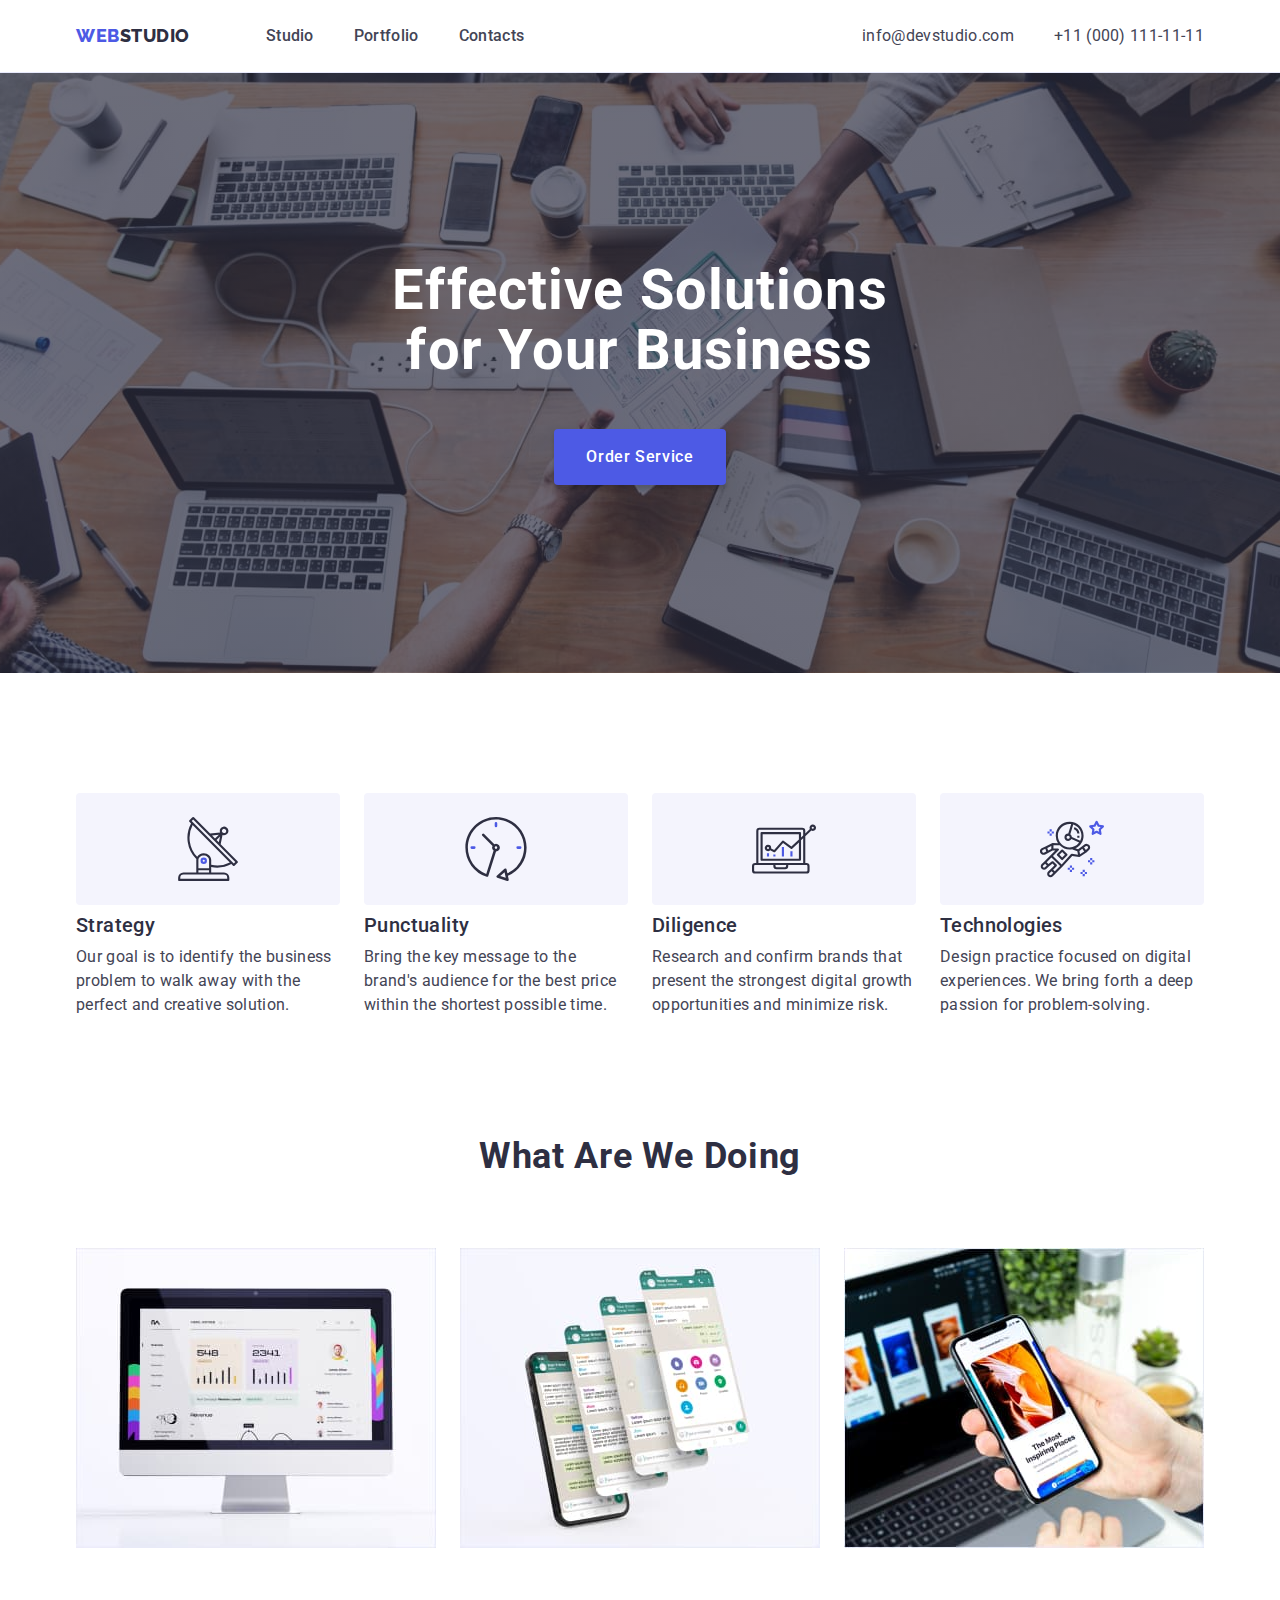
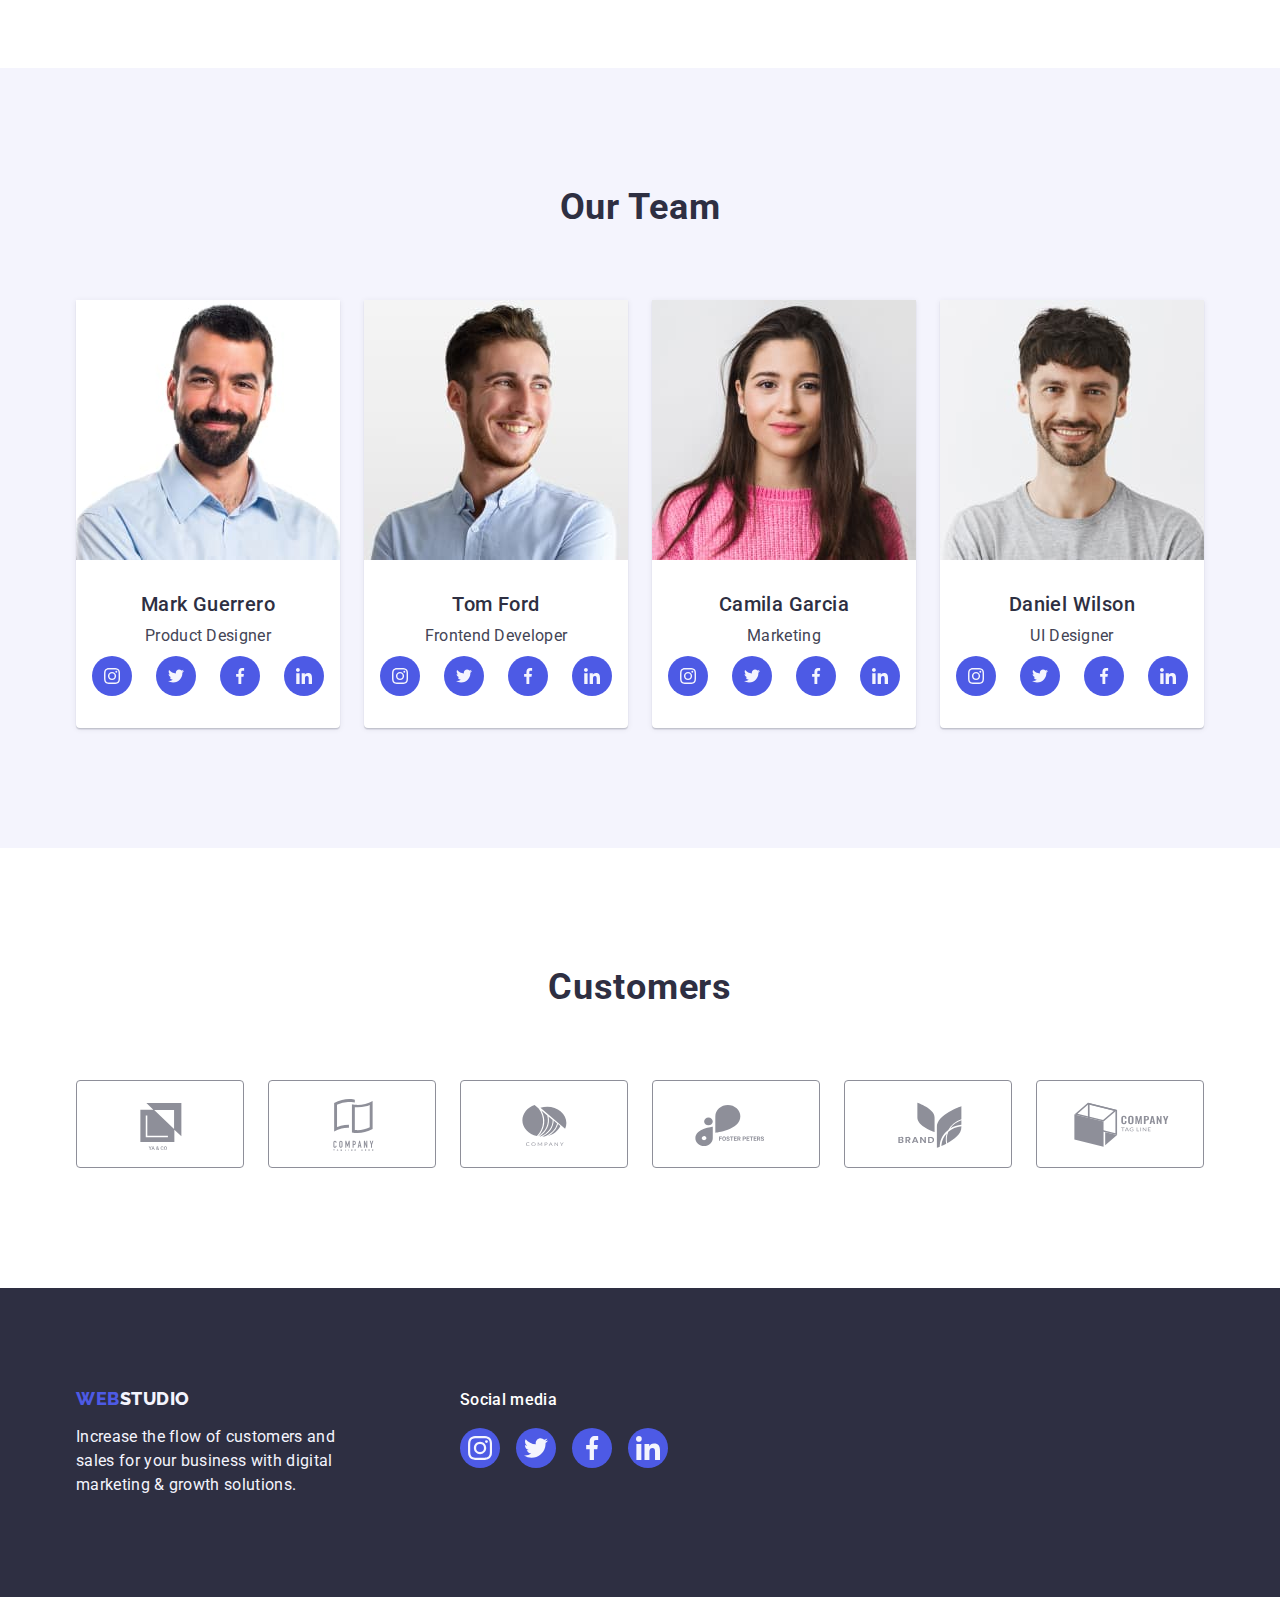
==== index.html @ 10d63b94 "Initial commit" ====
<!DOCTYPE html>
<html lang="en">
  <head>
    <meta charset="UTF-8" />
    <meta http-equiv="X-UA-Compatible" content="IE=edge" />
    <meta name="viewport" content="width=device-width, initial-scale=1.0" />
    <title>WebStudio</title>
    <link rel="preconnect" href="https://fonts.googleapis.com" />
    <link rel="preconnect" href="https://fonts.gstatic.com" crossorigin />
    <link
      href="https://fonts.googleapis.com/css2?family=Raleway:wght@800&family=Roboto:wght@400;500;700;900&display=swap"
      rel="stylesheet"
    />
    <link
      rel="stylesheet"
      href="https://cdn.jsdelivr.net/npm/modern-normalize@1.1.0/modern-normalize.min.css"
    />
    <link rel="stylesheet" href="./css/styles.css" />
  </head>
  <body>
    <!-- HEADER -->
    <header class="main-header">
      <div class="container page-header-container">
        <nav class="main-nav">
          <a class="logo logo-top link" href="./index.html"
            >Web<span class="logo-header">Studio</span></a
          >
          <ul class="menu list">
            <li class="menu-item">
              <a class="menu-link link" href="./index.html">Studio</a>
            </li>
            <li class="menu-item">
              <a class="menu-link link" href="./portfolio.html">Portfolio</a>
            </li>
            <li class="menu-item">
              <a class="menu-link link" href="">Contacts</a>
            </li>
          </ul>
        </nav>
        <address class="address">
          <ul class="address-item list">
            <li class="contact-item">
              <a class="contact link" href="mailto:info@devstudio.com"
                >info@devstudio.com</a
              >
            </li>
            <li class="contact-item">
              <a class="contact link" href="tel:+110001111111"
                >+11 (000) 111-11-11</a
              >
            </li>
          </ul>
        </address>
      </div>
    </header>
    <main>
      <!-- HERO -->
      <section class="hero">
        <div class="container">
          <h1 class="main-title">Effective Solutions for Your Business</h1>
          <button class="order-btn button" type="button">Order Service</button>
        </div>
      </section>
      <!-- FEATURE -->
      <section class="section-feature section">
        <div class="container">
          <h2 class="visually-hidden">Our features</h2>
          <ul class="section-list list">
            <li class="feature-item">
              <div class="feature-item-container">
                <svg class="feature-icon" width="64" height="64">
                  <use href="./images/icons.svg#icon-antenna"></use>
                </svg>
              </div>
              <h3 class="title">Strategy</h3>
              <p class="description">
                Our goal is to identify the business problem to walk away with
                the perfect and creative solution.
              </p>
            </li>
            <li class="feature-item">
              <div class="feature-item-container">
                <svg class="feature-icon" width="64" height="64">
                  <use href="./images/icons.svg#icon-clock"></use>
                </svg>
              </div>
              <h3 class="title">Punctuality</h3>
              <p class="description">
                Bring the key message to the brand's audience for the best price
                within the shortest possible time.
              </p>
            </li>
            <li class="feature-item">
              <div class="feature-item-container">
                <svg class="feature-icon" width="64" height="64">
                  <use href="./images/icons.svg#icon-diagram"></use>
                </svg>
              </div>
              <h3 class="title">Diligence</h3>
              <p class="description">
                Research and confirm brands that present the strongest digital
                growth opportunities and minimize risk.
              </p>
            </li>
            <li class="feature-item">
              <div class="feature-item-container">
                <svg class="feature-icon" width="64" height="64">
                  <use href="./images/icons.svg#icon-astronaut"></use>
                </svg>
              </div>
              <h3 class="title">Technologies</h3>
              <p class="description">
                Design practice focused on digital experiences. We bring forth a
                deep passion for problem-solving.
              </p>
            </li>
          </ul>
        </div>
      </section>
      <!-- EXAMPLES -->
      <section class="section-examples section">
        <div class="container">
          <h2 class="section-title">What are we doing</h2>
          <ul class="section-list list">
            <li class="item-list examples-card">
              <img
                src="./images/img1.jpg"
                alt="website for computer"
                width="360"
                height="300"
              />
            </li>
            <li class="item-list examples-card">
              <img
                src="./images/img2.jpg"
                alt="messengers"
                width="360"
                height="300"
              />
            </li>
            <li class="item-list examples-card">
              <img
                src="./images/img3.jpg"
                alt="apps for phones"
                width="360"
                height="300"
              />
            </li>
          </ul>
        </div>
      </section>
      <!-- TEAM -->
      <section class="section-team section">
        <div class="container">
          <h2 class="section-title">Our Team</h2>
          <ul class="section-list list">
            <li class="item-list team-card">
              <img
                src="./images/mark-guerrero.jpg"
                alt="employee"
                width="264"
                height="260"
              />
              <div class="team-card-content">
                <h3 class="title team-text">Mark Guerrero</h3>
                <p class="description team-text">Product Designer</p>
                <ul class="social-list list">
                  <li class="social-list-item">
                    <a href="" class="social-list-link link">
                      <svg class="social-list-icon" width="16" height="16">
                        <use href="./images/icons.svg#icon-instagram"></use>
                      </svg>
                    </a>
                  </li>
                  <li class="social-list-item">
                    <a href="" class="social-list-link link">
                      <svg class="social-list-icon" width="16" height="16">
                        <use href="./images/icons.svg#icon-twitter"></use>
                      </svg>
                    </a>
                  </li>
                  <li class="social-list-item">
                    <a href="" class="social-list-link link">
                      <svg class="social-list-icon" width="16" height="16">
                        <use href="./images/icons.svg#icon-facebook"></use>
                      </svg>
                    </a>
                  </li>
                  <li class="social-list-item">
                    <a href="" class="social-list-link link">
                      <svg class="social-list-icon" width="16" height="16">
                        <use href="./images/icons.svg#icon-linkedin"></use>
                      </svg>
                    </a>
                  </li>
                </ul>
              </div>
            </li>
            <li class="item-list team-card">
              <img
                src="./images/tom-ford.jpg"
                alt="employee"
                width="264"
                height="260"
              />
              <div class="team-card-content">
                <h3 class="title team-text">Tom Ford</h3>
                <p class="description team-text">Frontend Developer</p>
                <ul class="social-list list">
                  <li class="social-list-item">
                    <a href="" class="social-list-link">
                      <svg class="social-list-icon" width="16" height="16">
                        <use href="./images/icons.svg#icon-instagram"></use>
                      </svg>
                    </a>
                  </li>
                  <li class="social-list-item">
                    <a href="" class="social-list-link">
                      <svg class="social-list-icon" width="16" height="16">
                        <use href="./images/icons.svg#icon-twitter"></use>
                      </svg>
                    </a>
                  </li>
                  <li class="social-list-item">
                    <a href="" class="social-list-link">
                      <svg class="social-list-icon" width="16" height="16">
                        <use href="./images/icons.svg#icon-facebook"></use>
                      </svg>
                    </a>
                  </li>
                  <li class="social-list-item">
                    <a href="" class="social-list-link">
                      <svg class="social-list-icon" width="16" height="16">
                        <use href="./images/icons.svg#icon-linkedin"></use>
                      </svg>
                    </a>
                  </li>
                </ul>
              </div>
            </li>
            <li class="item-list team-card">
              <img
                src="./images/camila-garcia.jpg"
                alt="employee"
                width="264"
                height="260"
              />
              <div class="team-card-content">
                <h3 class="title team-text">Camila Garcia</h3>
                <p class="description team-text">Marketing</p>
                <ul class="social-list list">
                  <li class="social-list-item">
                    <a href="" class="social-list-link">
                      <svg class="social-list-icon" width="16" height="16">
                        <use href="./images/icons.svg#icon-instagram"></use>
                      </svg>
                    </a>
                  </li>
                  <li class="social-list-item">
                    <a href="" class="social-list-link">
                      <svg class="social-list-icon" width="16" height="16">
                        <use href="./images/icons.svg#icon-twitter"></use>
                      </svg>
                    </a>
                  </li>
                  <li class="social-list-item">
                    <a href="" class="social-list-link">
                      <svg class="social-list-icon" width="16" height="16">
                        <use href="./images/icons.svg#icon-facebook"></use>
                      </svg>
                    </a>
                  </li>
                  <li class="social-list-item">
                    <a href="" class="social-list-link">
                      <svg class="social-list-icon" width="16" height="16">
                        <use href="./images/icons.svg#icon-linkedin"></use>
                      </svg>
                    </a>
                  </li>
                </ul>
              </div>
            </li>
            <li class="item-list team-card">
              <img
                src="./images/daniel-wilson.jpg"
                alt="employee"
                width="264"
                height="260"
              />
              <div class="team-card-content">
                <h3 class="title team-text">Daniel Wilson</h3>
                <p class="description team-text">UI Designer</p>
                <ul class="social-list list">
                  <li class="social-list-item">
                    <a href="" class="social-list-link">
                      <svg class="social-list-icon" width="16" height="16">
                        <use href="./images/icons.svg#icon-instagram"></use>
                      </svg>
                    </a>
                  </li>
                  <li class="social-list-item">
                    <a href="" class="social-list-link">
                      <svg class="social-list-icon" width="16" height="16">
                        <use href="./images/icons.svg#icon-twitter"></use>
                      </svg>
                    </a>
                  </li>
                  <li class="social-list-item">
                    <a href="" class="social-list-link">
                      <svg class="social-list-icon" width="16" height="16">
                        <use href="./images/icons.svg#icon-facebook"></use>
                      </svg>
                    </a>
                  </li>
                  <li class="social-list-item">
                    <a href="" class="social-list-link">
                      <svg class="social-list-icon" width="16" height="16">
                        <use href="./images/icons.svg#icon-linkedin"></use>
                      </svg>
                    </a>
                  </li>
                </ul>
              </div>
            </li>
          </ul>
        </div>
      </section>
      <!-- CUSTOMERS -->
      <section class="section-customers section">
        <div class="container">
          <h2 class="section-title">Customers</h2>
          <ul class="section-list list">
            <li class="item-list company-item">
              <a href="" class="company-link link">
                <svg class="company-icon" width="104" height="56">
                  <use href="./images/icons.svg#icon-client1"></use>
                </svg>
              </a>
            </li>
            <li class="item-list company-item">
              <a href="" class="company-link link">
                <svg class="company-icon" width="104" height="56">
                  <use href="./images/icons.svg#icon-client2"></use>
                </svg>
              </a>
            </li>
            <li class="item-list company-item">
              <a href="" class="company-link link">
                <svg class="company-icon" width="104" height="56">
                  <use href="./images/icons.svg#icon-client3"></use>
                </svg>
              </a>
            </li>
            <li class="item-list company-item">
              <a href="" class="company-link link">
                <svg class="company-icon" width="104" height="56">
                  <use href="./images/icons.svg#icon-client4"></use>
                </svg>
              </a>
            </li>
            <li class="item-list company-item">
              <a href="" class="company-link link">
                <svg class="company-icon" width="104" height="56">
                  <use href="./images/icons.svg#icon-client5"></use>
                </svg>
              </a>
            </li>
            <li class="item-list company-item">
              <a href="" class="company-link link">
                <svg class="company-icon" width="104" height="56">
                  <use href="./images/icons.svg#icon-client6"></use>
                </svg>
              </a>
            </li>
          </ul>
        </div>
      </section>
    </main>
    <!-- FOOTER -->
    <footer class="footer">
      <div class="footer-container container">
        <div class="footer-left">
          <a class="logo footer-link link" href="./index.html"
            >Web<span class="logo-footer">Studio</span></a
          >
          <p class="footer-description-left">
            Increase the flow of customers and sales for your business with
            digital marketing & growth solutions.
          </p>
        </div>
        <div class="footer-right">
          <p class="footer-description-right">Social media</p>
          <ul class="social-contact list">
            <li class="social-contact-item">
              <a href="" class="social-contact-link link">
                <svg class="social-contact-icon" width="24" height="24">
                  <use href="./images/icons.svg#icon-instagram"></use>
                </svg>
              </a>
            </li>
            <li class="social-contact-item">
              <a href="" class="social-contact-link link">
                <svg class="social-contact-icon" width="24" height="24">
                  <use href="./images/icons.svg#icon-twitter"></use>
                </svg>
              </a>
            </li>
            <li class="social-contact-item">
              <a href="" class="social-contact-link link">
                <svg class="social-contact-icon" width="24" height="24">
                  <use href="./images/icons.svg#icon-facebook"></use>
                </svg>
              </a>
            </li>
            <li class="social-contact-item">
              <a href="" class="social-contact-link link">
                <svg class="social-contact-icon" width="24" height="24">
                  <use href="./images/icons.svg#icon-linkedin"></use>
                </svg>
              </a>
            </li>
          </ul>
        </div>
      </div>
    </footer>
  </body>
</html>
---- css/styles.css ----
:root {
  --primary-font: "Roboto", sans-serif;
  --secondary-font: "Raleway", sans-serif;
  --primary-text-color: #2e2f42;
  --secondary-text-color: #434455;
  --third-text-color: #ffffff;
  --fourth-text-color: #f4f4fd;
  --fifth-text-color: #8e8f99;
  --accent-color: #404bbf;
  --brand-color: #4d5ae5;
  --main-background: #ffffff;
  --icon-background: #31d0aa;
}

h1,
h2,
h3,
p {
  margin-top: 0;
  margin-bottom: 0;
}

ul {
  margin-top: 0;
  margin-bottom: 0;
  padding-left: 0;
}

img {
  display: block;
}

body {
  font-family: var(--primary-font);
  background: var(--main-background);
  color: var(--secondary-text-color);
}

.container {
  width: 1158px;
  margin-left: auto;
  margin-right: auto;
  padding: 0 15px;
}

.section {
  padding-top: 120px;
  padding-bottom: 120px;
}

/* COMPONENTS */

.logo {
  font-family: var(--secondary-font);
  font-weight: 800;
  font-size: 18px;
  line-height: 1.17;
  letter-spacing: 0.03em;
  text-transform: uppercase;
  color: var(--brand-color);
  margin-right: 76px;
}

.logo-header {
  color: var(--primary-text-color);
}

.logo-footer {
  color: var(--fourth-text-color);
}

.list {
  list-style: none;
}

.link {
  text-decoration: none;
}

.button {
  font-family: inherit;
  cursor: pointer;
  font-size: 16px;
  line-height: 1.5;
  letter-spacing: 0.04em;
}

.button:hover,
.button:focus {
  color: var(--third-text-color);
  background: var(--accent-color);
}

/* HEADER */

.main-header {
  border-bottom: 1px solid #e7e9fc;
  box-shadow: 0px 2px 1px rgba(46, 47, 66, 0.08),
    0px 1px 1px rgba(46, 47, 66, 0.16), 0px 1px 6px rgba(46, 47, 66, 0.08);
}

.page-header-container {
  display: flex;
  align-items: center;
  justify-content: space-between;
}

.main-nav {
  display: flex;
  align-items: center;
}

.logo-top {
  padding: 24px 0;
}

.menu {
  display: flex;
  align-items: center;
  gap: 40px;
}

.menu-item {
  padding: 24px 0;
}

.menu-link {
  font-weight: 500;
  font-size: 16px;
  line-height: 1.5;
  letter-spacing: 0.02em;
  color: var(--secondary-text-color);
  padding: 24px 0;
}

.menu-link:hover,
.menu-link:focus {
  color: var(--accent-color);
}

.address {
  font-style: normal;
}

.address-item {
  display: flex;
  align-items: center;
  gap: 40px;
}

.contact {
  font-size: 16px;
  line-height: 1.5;
  letter-spacing: 0.02em;
  color: var(--secondary-text-color);
  padding-top: 24px;
  padding-bottom: 24px;
}

.contact:hover,
.contact:focus {
  color: var(--accent-color);
}

/* HERO */

.hero {
  background: var(--primary-text-color);
  padding-top: 188px;
  padding-bottom: 188px;
  background-image: linear-gradient(
      rgba(46, 47, 66, 0.7),
      rgba(46, 47, 66, 0.7)
    ),
    url(../images/hero-img.jpg);
  max-width: 1440px;
  background-repeat: no-repeat;
  background-position: center;
  background-size: cover;
}

.main-title {
  font-weight: 700;
  font-size: 56px;
  line-height: 1.07;
  max-width: 496px;
  text-align: center;
  letter-spacing: 0.02em;
  color: var(--third-text-color);
  margin: auto;
  margin-bottom: 48px;
}

.order-btn {
  font-weight: 500;
  min-width: 169px;
  background: var(--brand-color);
  color: var(--third-text-color);
  box-shadow: 0px 4px 4px rgba(0, 0, 0, 0.15);
  border-radius: 4px;
  display: block;
  padding: 16px 32px;
  margin: auto;
  border: none;
}

/* SECTIONS */

.visually-hidden {
  position: absolute;
  width: 1px;
  height: 1px;
  margin: -1px;
  border: 0;
  padding: 0;
  white-space: nowrap;
  clip-path: inset(100%);
  clip: rect(0 0 0 0);
  overflow: hidden;
}

.section-list {
  display: flex;
  gap: 24px;
}

.feature-item {
  width: calc((100% - 72px) / 4);
}

.feature-item-container {
  display: flex;
  justify-content: center;
  align-items: center;
  width: 264px;
  height: 112px;
  border-radius: 4px;
  background-color: var(--fourth-text-color);
  margin-bottom: 8px;
}

.title {
  font-weight: 500;
  font-size: 20px;
  line-height: 1.2;
  letter-spacing: 0.02em;
  color: var(--primary-text-color);
  margin-bottom: 8px;
}

.description {
  font-size: 16px;
  line-height: 1.5;
  letter-spacing: 0.02em;
  color: var(--secondary-text-color);
}

.section-title {
  font-weight: 700;
  font-size: 36px;
  line-height: 1.1;
  letter-spacing: 0.02em;
  text-align: center;
  text-transform: capitalize;
  color: var(--primary-text-color);
  margin-bottom: 72px;
}

.section-examples {
  padding-top: 0;
}

.examples-card {
  width: calc((100% - 48px) / 3);
}

.section-team {
  background: var(--fourth-text-color);
}

.team-card-content {
  padding: 32px 0;
}

.team-card {
  background: var(--main-background);
  justify-content: center;
  align-items: center;
  box-shadow: 0px 1px 6px rgba(46, 47, 66, 0.08),
    0px 1px 1px rgba(46, 47, 66, 0.16), 0px 2px 1px rgba(46, 47, 66, 0.08);
  border-radius: 0px 0px 4px 4px;
  width: calc((100% - 72px) / 4);
}

.team-text {
  display: flex;
  justify-content: center;
  text-align: center;
  margin-bottom: 8px;
}

.social-list {
  display: flex;
  justify-content: center;
  gap: 24px;
}

.social-list-link {
  display: flex;
  justify-content: center;
  align-items: center;
  width: 40px;
  height: 40px;
  border-radius: 50%;
  background-color: var(--brand-color);
}

.social-list-link:hover,
.social-list-link:focus {
  background-color: var(--accent-color);
}

.social-list-icon {
  fill: var(--fourth-text-color);
}

.company-item {
  width: calc((100% - 120px) / 6);
}

.company-link {
  display: flex;
  justify-content: center;
  align-items: center;
  width: 168px;
  height: 88px;
  border: 1px solid var(--fifth-text-color);
  border-radius: 4px;
  color: var(--fifth-text-color);
}

.company-link:hover,
.company-link:focus {
  border: 1px solid var(--accent-color);
  color: var(--accent-color);
}

.company-icon {
  fill: var(--fifth-text-color);
}

.company-link:hover .company-icon,
.company-link:focus .company-icon {
  fill: currentColor;
}

/* FOOTER */

.footer {
  background: var(--primary-text-color);
  padding-top: 100px;
  padding-bottom: 100px;
}

.footer-container {
  display: flex;
  align-items: baseline;
}

.footer-left {
  margin-right: 120px;
}

.footer-link {
  display: inline-block;
  margin-bottom: 16px;
}

.footer-description-left {
  font-size: 16px;
  line-height: 1.5;
  letter-spacing: 0.02em;
  color: var(--fourth-text-color);
  width: 264px;
}

.footer-description-right {
  font-weight: 500;
  font-size: 16px;
  line-height: 1.5;
  letter-spacing: 0.02em;
  color: var(--third-text-color);
  margin-bottom: 16px;
}

.social-contact {
  display: flex;
  gap: 16px;
}

.social-contact-link {
  display: flex;
  justify-content: center;
  align-items: center;
  width: 40px;
  height: 40px;
  border-radius: 50%;
  background-color: var(--brand-color);
}

.social-contact-link:hover,
.social-contact-link:focus {
  background-color: var(--icon-background);
}

.social-contact-icon {
  fill: var(--fourth-text-color);
}

/* PORTFOLIO */

.section-portfolio {
  padding: 96px 0 120px;
}

.filter-list {
  display: flex;
  justify-content: center;
  margin-bottom: 72px;
  gap: 24px;
}

.filter-btn {
  font-weight: 500;
  letter-spacing: 0.04em;
  color: var(--brand-color);
  background: var(--fourth-text-color);
  border: 1px solid #e7e9fc;
  border-radius: 4px;
  padding: 12px 24px;
}

.filter-btn:hover,
.filter-btn:focus {
  box-shadow: 0px 3px 1px rgba(0, 0, 0, 0.1), 0px 2px 1px rgba(0, 0, 0, 0.08),
    0px 2px 2px rgba(0, 0, 0, 0.12);
  border-radius: 4px;
  border: 1px solid transparent;
}

.portfolio-list {
  display: flex;
  flex-wrap: wrap;
  column-gap: 24px;
  row-gap: 48px;
}

.portfolio-card {
  width: calc((100% - 48px) / 3);
}

.portfolio-link {
  display: block;
}

.portfolio-link:hover,
.portfolio-link:focus {
  box-shadow: 0px 1px 6px rgba(46, 47, 66, 0.08),
    0px 1px 1px rgba(46, 47, 66, 0.16), 0px 2px 1px rgba(46, 47, 66, 0.08);
}

.portfolio-card-content {
  border: 1px solid #e7e9fc;
  border-top: none;
  padding: 32px 16px;
}

.portfolio-text {
  display: flex;
  align-items: flex-start;
  padding-left: 16px;
}
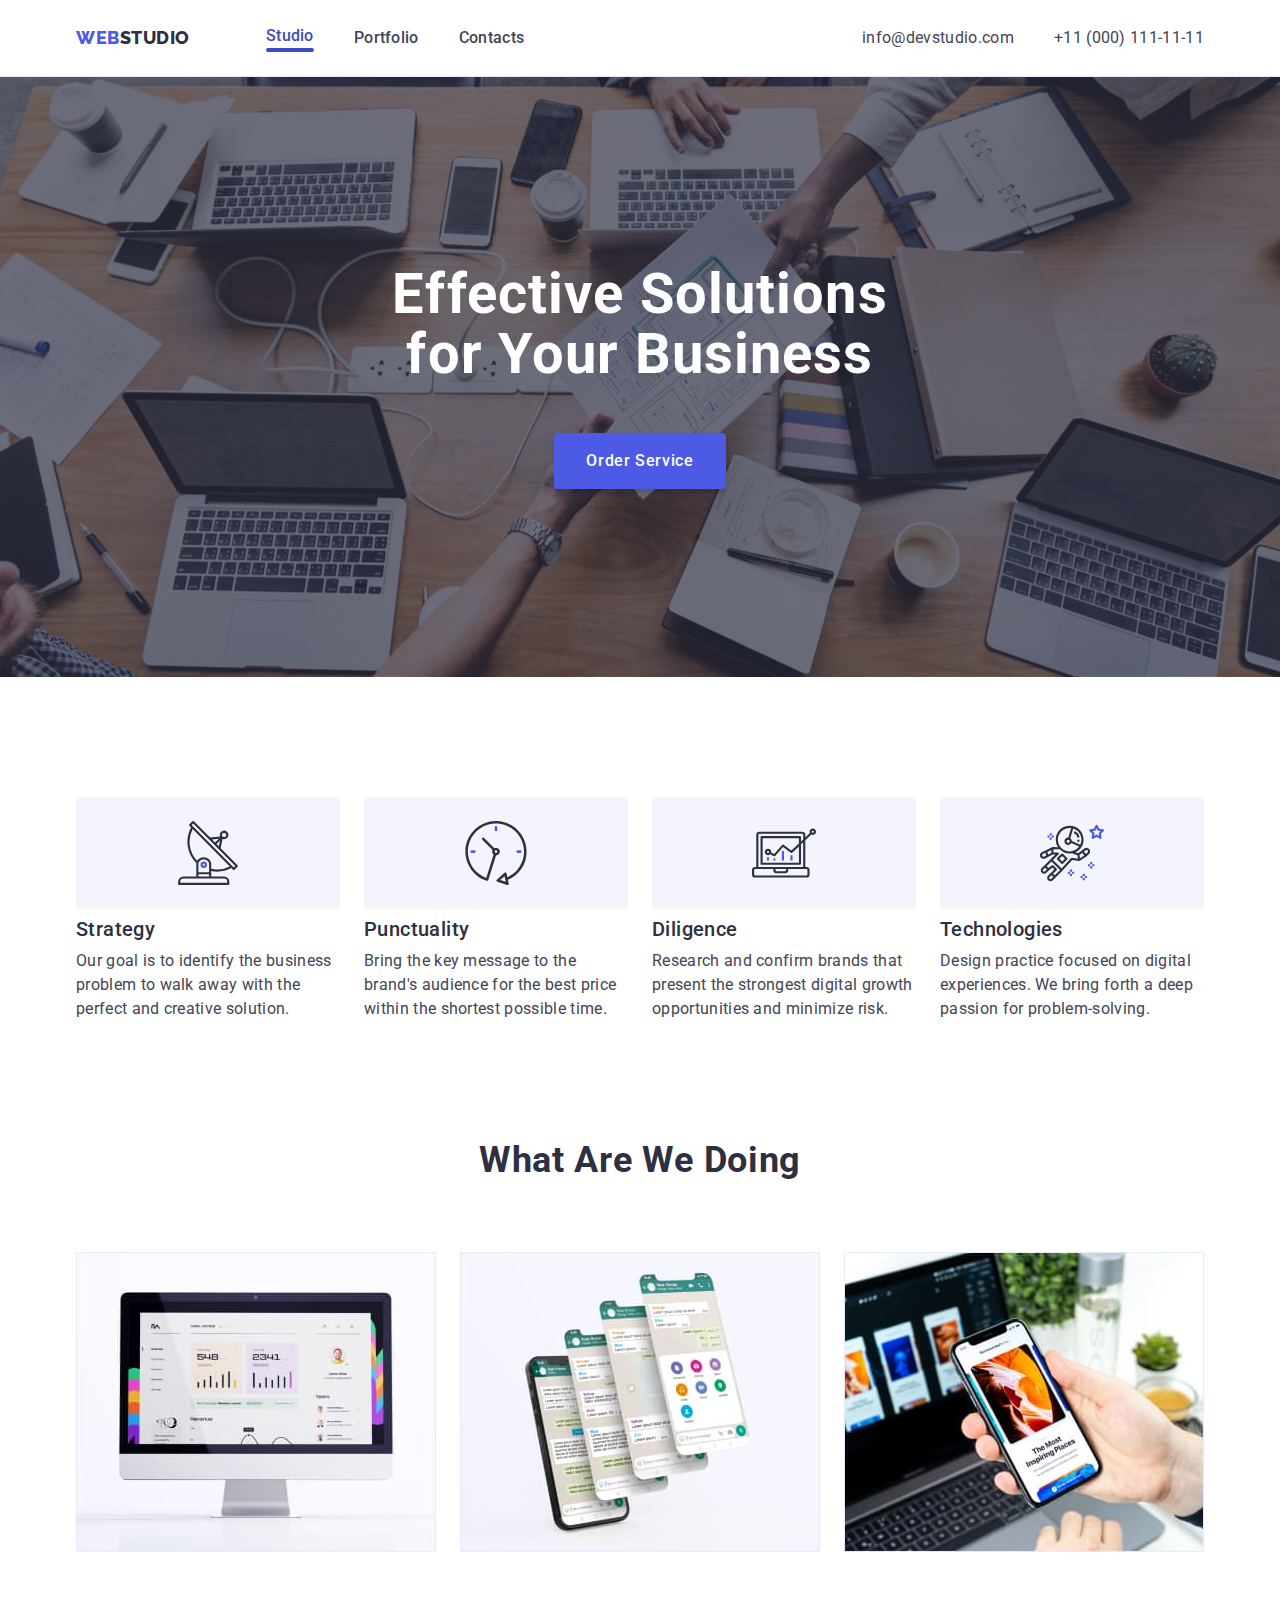
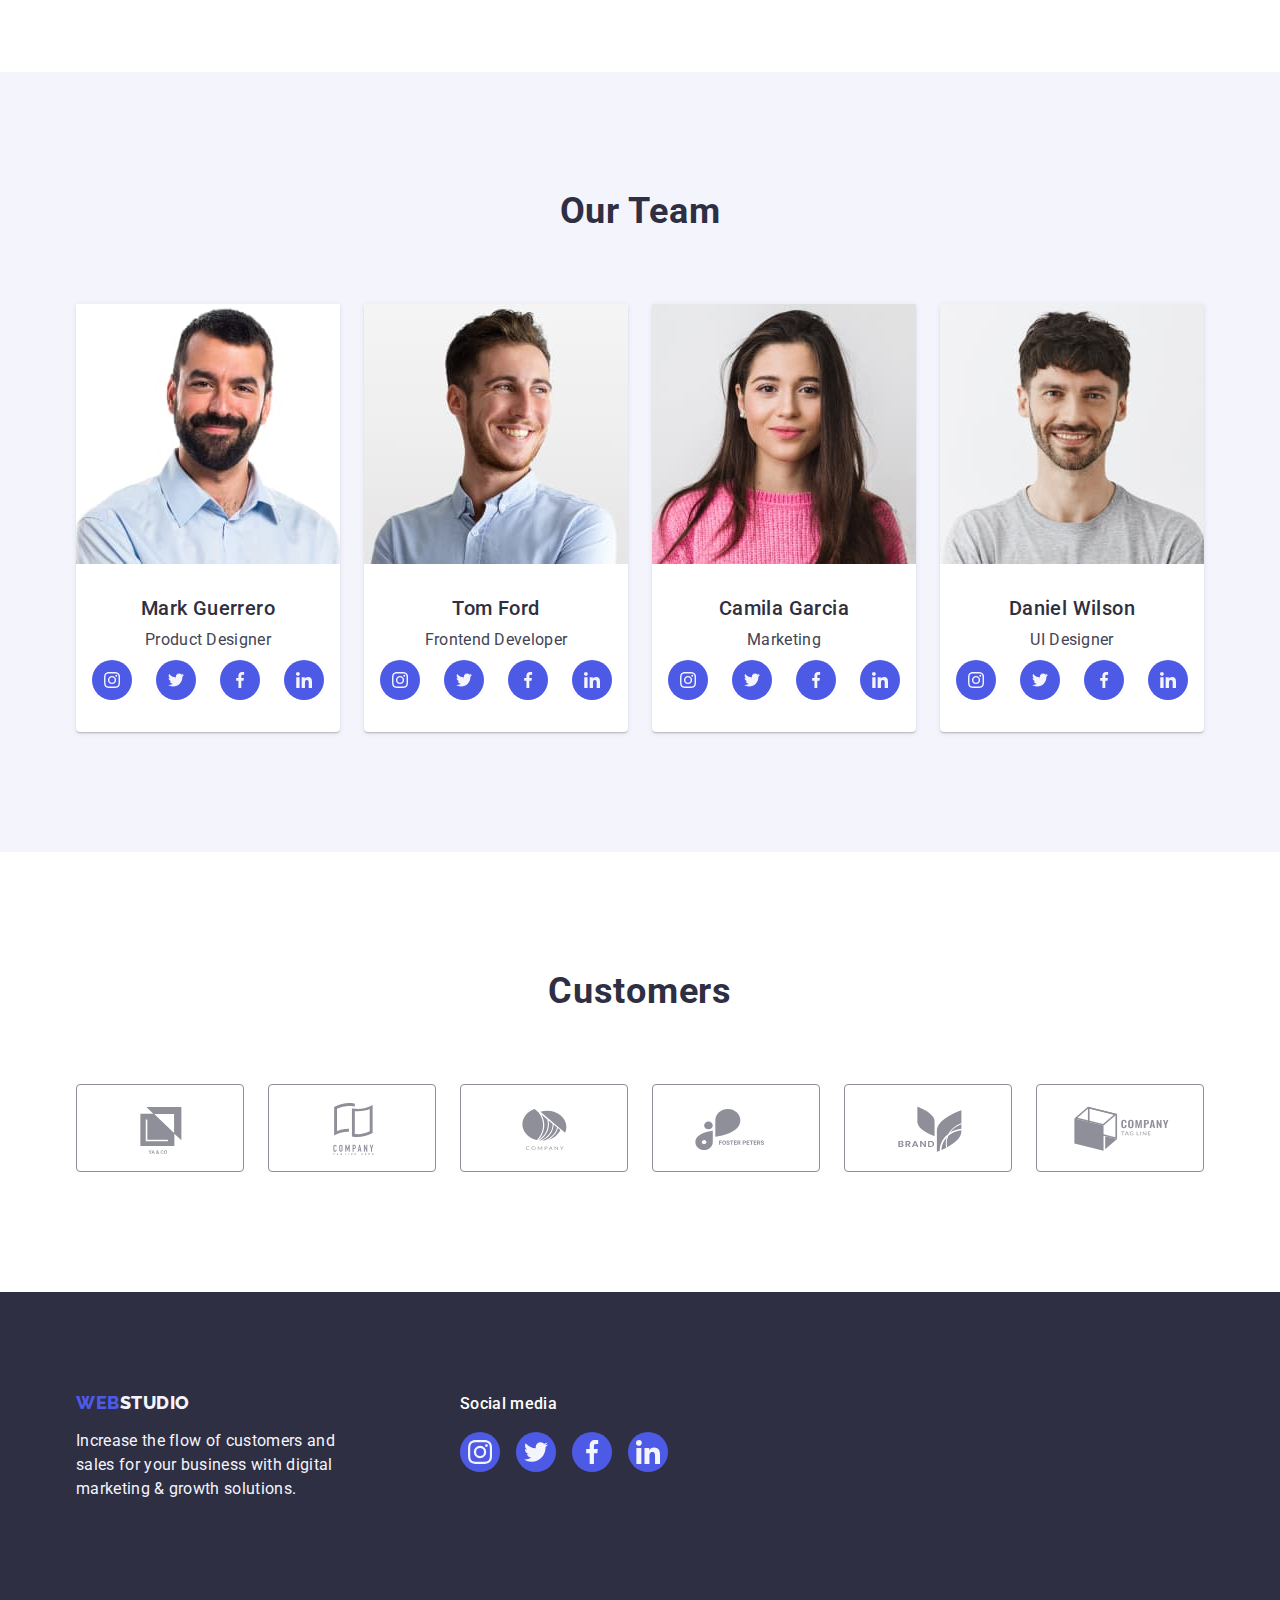
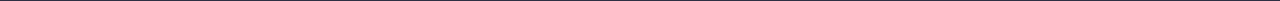
==== commit a17ef5bb: "Update html and css" ====
--- a/index.html
+++ b/index.html
@@ -27,7 +27,7 @@
           >
           <ul class="menu list">
             <li class="menu-item">
-              <a class="menu-link link" href="./index.html">Studio</a>
+              <a class="menu-link link current" href="./index.html">Studio</a>
             </li>
             <li class="menu-item">
               <a class="menu-link link" href="./portfolio.html">Portfolio</a>
@@ -58,7 +58,9 @@
       <section class="hero">
         <div class="container">
           <h1 class="main-title">Effective Solutions for Your Business</h1>
-          <button class="order-btn button" type="button">Order Service</button>
+          <button class="order-btn button" type="button" data-modal-open>
+            Order Service
+          </button>
         </div>
       </section>
       <!-- FEATURE -->
@@ -423,5 +425,16 @@
         </div>
       </div>
     </footer>
+    <!-- MODAL -->
+    <div class="blackdrop is-hidden" data-modal>
+      <div class="modal">
+        <button type="button" class="modal-close-btn" data-modal-close>
+          <svg class="modal-close-icon" width="8" height="8">
+            <use href="./images/icons.svg#icon-close"></use>
+          </svg>
+        </button>
+      </div>
+    </div>
+    <script src="./js/modal.js"></script>
   </body>
 </html>
--- a/css/styles.css
+++ b/css/styles.css
@@ -10,6 +10,8 @@
   --brand-color: #4d5ae5;
   --main-background: #ffffff;
   --icon-background: #31d0aa;
+  --modal-background: #fcfcfc;
+  --close-btn-background: #e7e9fc;
 }
 
 h1,
@@ -32,7 +34,7 @@
 
 body {
   font-family: var(--primary-font);
-  background: var(--main-background);
+  background-color: var(--main-background);
   color: var(--secondary-text-color);
 }
 
@@ -83,12 +85,14 @@
   font-size: 16px;
   line-height: 1.5;
   letter-spacing: 0.04em;
+  transition: background-color 250ms cubic-bezier(0.4, 0, 0.2, 1),
+    color 250ms cubic-bezier(0.4, 0, 0.2, 1);
 }
 
 .button:hover,
 .button:focus {
   color: var(--third-text-color);
-  background: var(--accent-color);
+  background-color: var(--accent-color);
 }
 
 /* HEADER */
@@ -131,6 +135,7 @@
   letter-spacing: 0.02em;
   color: var(--secondary-text-color);
   padding: 24px 0;
+  transition: color 250ms cubic-bezier(0.4, 0, 0.2, 1);
 }
 
 .menu-link:hover,
@@ -138,6 +143,21 @@
   color: var(--accent-color);
 }
 
+.current {
+  color: var(--accent-color);
+}
+
+.current::after {
+  display: block;
+  content: "";
+  width: 48px;
+  height: 4px;
+  left: 0px;
+  top: 44px;
+  background-color: var(--accent-color);
+  border-radius: 2px;
+}
+
 .address {
   font-style: normal;
 }
@@ -155,6 +175,7 @@
   color: var(--secondary-text-color);
   padding-top: 24px;
   padding-bottom: 24px;
+  transition: color 250ms cubic-bezier(0.4, 0, 0.2, 1);
 }
 
 .contact:hover,
@@ -165,7 +186,7 @@
 /* HERO */
 
 .hero {
-  background: var(--primary-text-color);
+  background-color: var(--primary-text-color);
   padding-top: 188px;
   padding-bottom: 188px;
   background-image: linear-gradient(
@@ -194,7 +215,7 @@
 .order-btn {
   font-weight: 500;
   min-width: 169px;
-  background: var(--brand-color);
+  background-color: var(--brand-color);
   color: var(--third-text-color);
   box-shadow: 0px 4px 4px rgba(0, 0, 0, 0.15);
   border-radius: 4px;
@@ -275,7 +296,7 @@
 }
 
 .section-team {
-  background: var(--fourth-text-color);
+  background-color: var(--fourth-text-color);
 }
 
 .team-card-content {
@@ -283,7 +304,7 @@
 }
 
 .team-card {
-  background: var(--main-background);
+  background-color: var(--main-background);
   justify-content: center;
   align-items: center;
   box-shadow: 0px 1px 6px rgba(46, 47, 66, 0.08),
@@ -313,6 +334,7 @@
   height: 40px;
   border-radius: 50%;
   background-color: var(--brand-color);
+  transition: background-color 250ms cubic-bezier(0.4, 0, 0.2, 1);
 }
 
 .social-list-link:hover,
@@ -337,6 +359,8 @@
   border: 1px solid var(--fifth-text-color);
   border-radius: 4px;
   color: var(--fifth-text-color);
+  transition: border 250ms cubic-bezier(0.4, 0, 0.2, 1),
+    color 250ms cubic-bezier(0.4, 0, 0.2, 1);
 }
 
 .company-link:hover,
@@ -347,6 +371,7 @@
 
 .company-icon {
   fill: var(--fifth-text-color);
+  transition: fill 250ms cubic-bezier(0.4, 0, 0.2, 1);
 }
 
 .company-link:hover .company-icon,
@@ -357,7 +382,7 @@
 /* FOOTER */
 
 .footer {
-  background: var(--primary-text-color);
+  background-color: var(--primary-text-color);
   padding-top: 100px;
   padding-bottom: 100px;
 }
@@ -406,6 +431,7 @@
   height: 40px;
   border-radius: 50%;
   background-color: var(--brand-color);
+  transition: background-color 250ms cubic-bezier(0.4, 0, 0.2, 1);
 }
 
 .social-contact-link:hover,
@@ -434,10 +460,13 @@
   font-weight: 500;
   letter-spacing: 0.04em;
   color: var(--brand-color);
-  background: var(--fourth-text-color);
+  background-color: var(--fourth-text-color);
   border: 1px solid #e7e9fc;
   border-radius: 4px;
   padding: 12px 24px;
+  transition: background-color 250ms cubic-bezier(0.4, 0, 0.2, 1),
+    box-shadow 250ms cubic-bezier(0.4, 0, 0.2, 1),
+    border 250ms cubic-bezier(0.4, 0, 0.2, 1);
 }
 
 .filter-btn:hover,
@@ -461,6 +490,7 @@
 
 .portfolio-link {
   display: block;
+  transition: box-shadow 250ms cubic-bezier(0.4, 0, 0.2, 1);
 }
 
 .portfolio-link:hover,
@@ -469,6 +499,36 @@
     0px 1px 1px rgba(46, 47, 66, 0.16), 0px 2px 1px rgba(46, 47, 66, 0.08);
 }
 
+.portfolio-card-wrapper {
+  position: relative;
+  overflow: hidden;
+}
+
+.overlay {
+  position: absolute;
+  overflow: auto;
+  top: 0;
+  left: 0;
+  width: 100%;
+  height: 100%;
+  font-size: 16px;
+  line-height: 1.5;
+  letter-spacing: 0.02em;
+  color: var(--fourth-text-color);
+  background-color: var(--brand-color);
+  padding-top: 40px;
+  padding-left: 32px;
+  padding-right: 32px;
+  padding-bottom: 40px;
+  transform: translate(0, 100%);
+  transition: transform 250ms cubic-bezier(0.4, 0, 0.2, 1);
+}
+
+.portfolio-link:hover .overlay,
+.portfolio-link:focus .overlay {
+  transform: translate(0, 0);
+}
+
 .portfolio-card-content {
   border: 1px solid #e7e9fc;
   border-top: none;
@@ -480,3 +540,68 @@
   align-items: flex-start;
   padding-left: 16px;
 }
+
+/* MODAL */
+
+.blackdrop {
+  position: fixed;
+  top: 0;
+  left: 0;
+  z-index: 100;
+  width: 100%;
+  height: 100%;
+  background-color: rgba(46, 47, 66, 0.4);
+  transition: opacity 250ms cubic-bezier(0.4, 0, 0.2, 1),
+    visibility 250ms cubic-bezier(0.4, 0, 0.2, 1);
+}
+
+.blackdrop.is-hidden {
+  opacity: 0;
+  visibility: hidden;
+  pointer-events: none;
+}
+
+.modal {
+  position: absolute;
+  top: 50%;
+  left: 50%;
+  transform: translate(-50%, -50%);
+  width: 408px;
+  height: 584px;
+  background-color: var(--modal-background);
+  box-shadow: 0px 1px 1px rgba(0, 0, 0, 0.14), 0px 1px 3px rgba(0, 0, 0, 0.12),
+    0px 2px 1px rgba(0, 0, 0, 0.2);
+  border-radius: 4px;
+}
+
+.modal-close-btn {
+  position: absolute;
+  top: 24px;
+  right: 24px;
+  display: flex;
+  justify-content: center;
+  align-items: center;
+  cursor: pointer;
+  width: 24px;
+  height: 24px;
+  background-color: var(--close-btn-background);
+  border: 1px solid rgba(0, 0, 0, 0.1);
+  border-radius: 50%;
+  padding: 0;
+  transition: background-color 250ms cubic-bezier(0.4, 0, 0.2, 1);
+}
+
+.modal-close-btn:hover,
+.modal-close-btn:focus {
+  background-color: var(--accent-color);
+}
+
+.modal-close-icon {
+  fill: var(--primary-text-color);
+  transition: fill 250ms cubic-bezier(0.4, 0, 0.2, 1);
+}
+
+.modal-close-btn:hover .modal-close-icon,
+.modal-close-btn:focus .modal-close-icon {
+  fill: var(--third-text-color);
+}
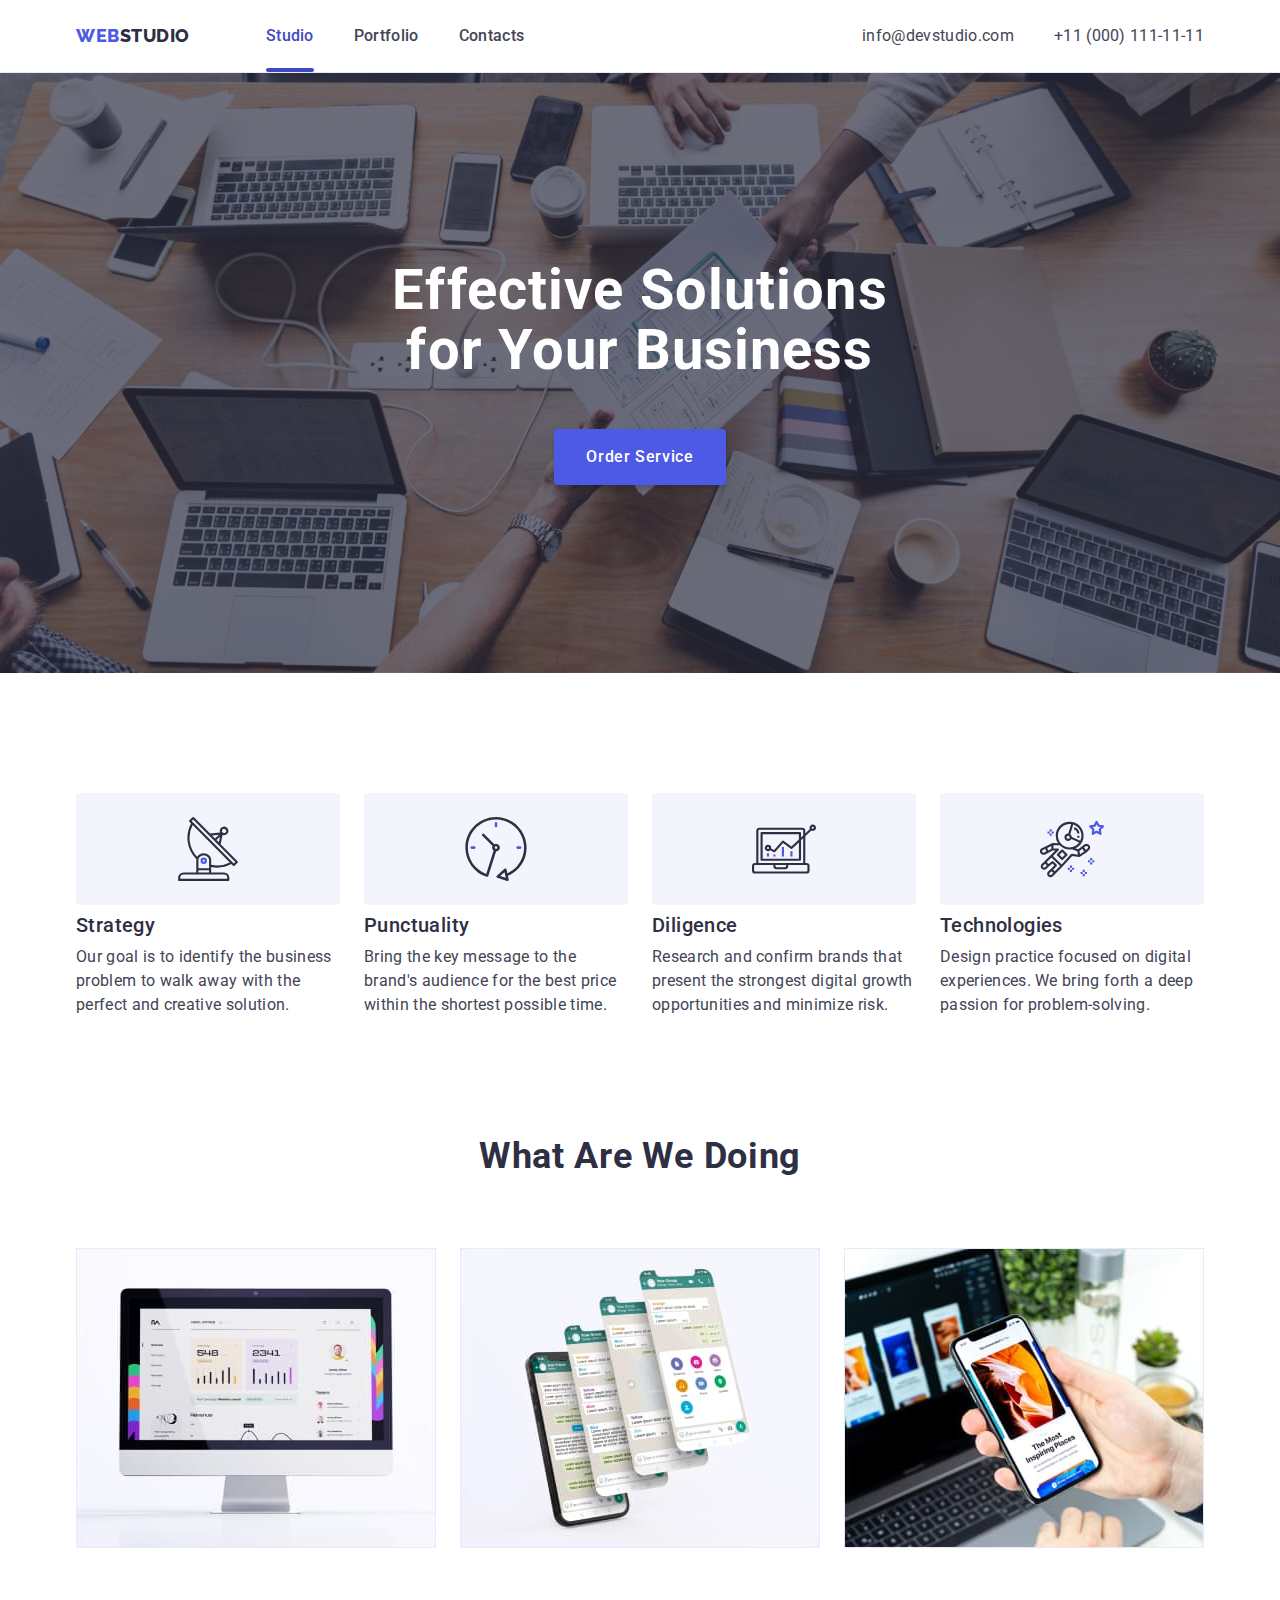
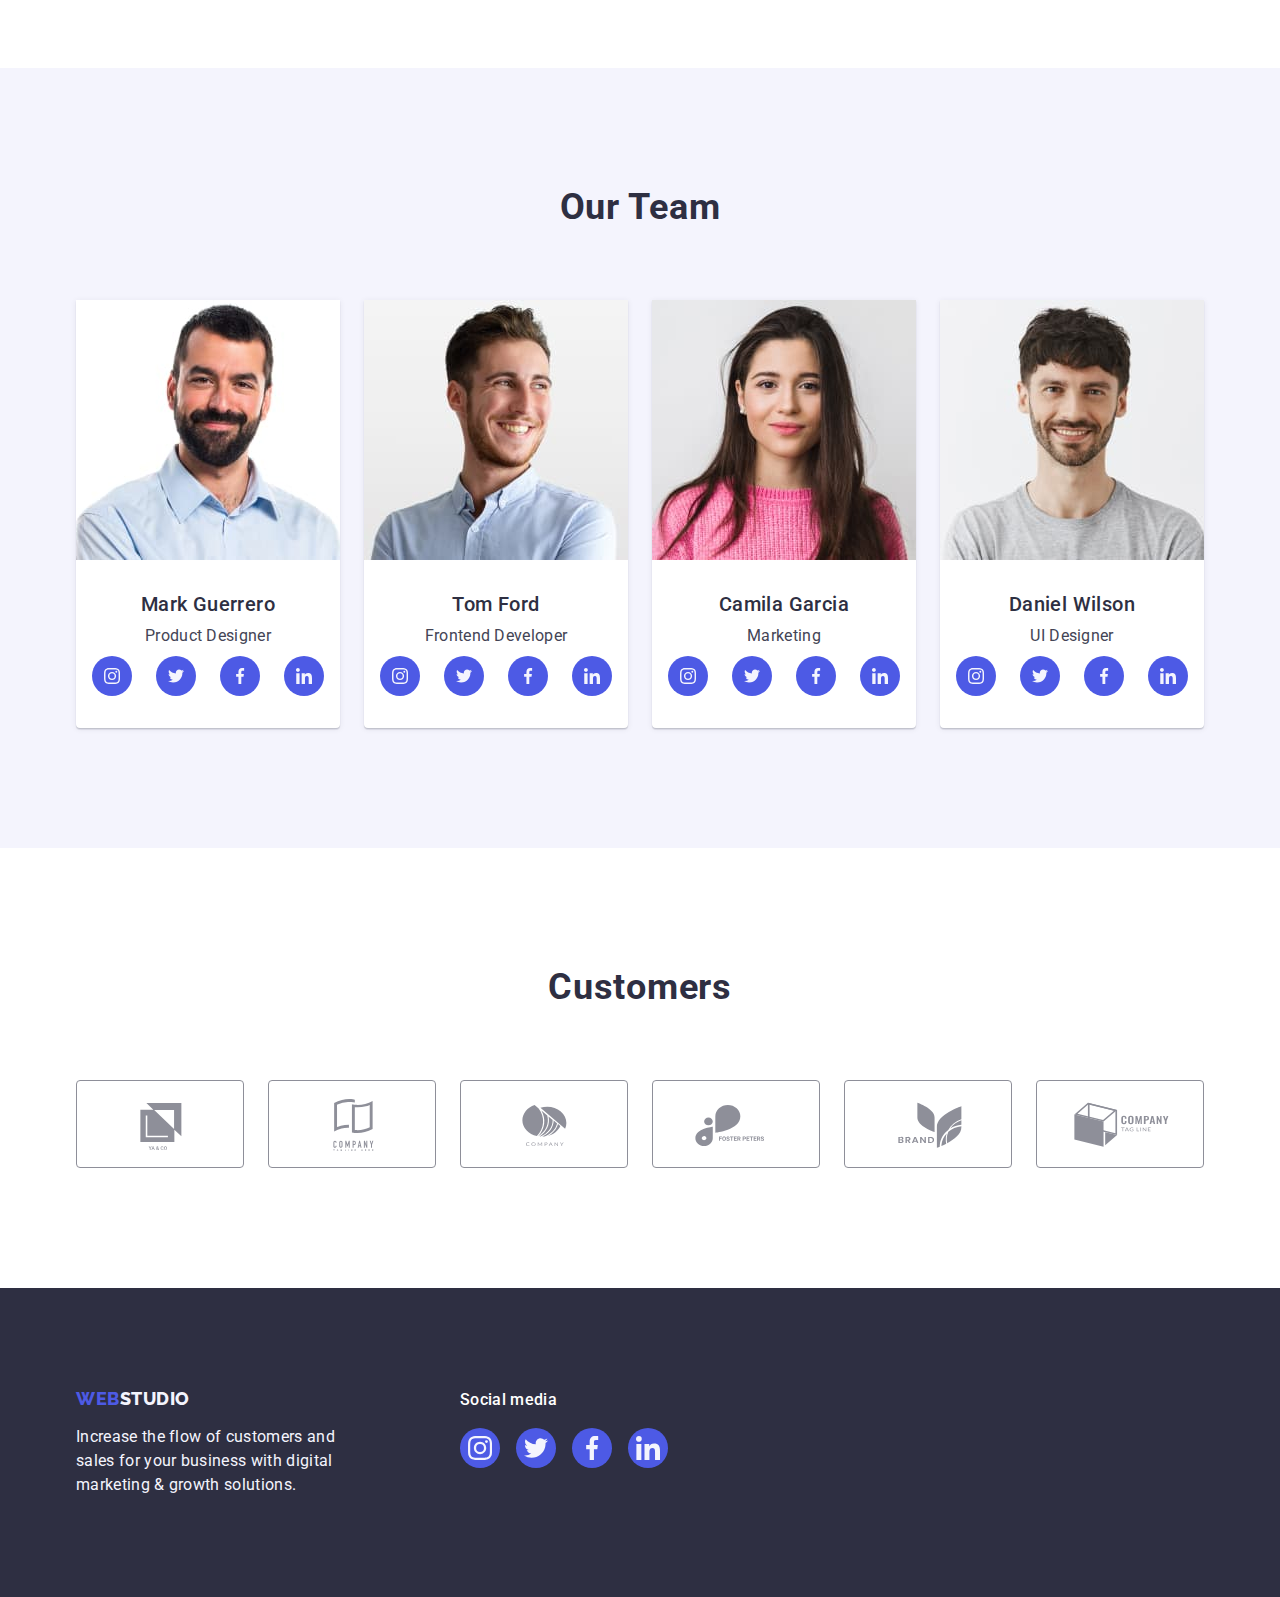
==== commit 2ac57b10: "Update html and css" ====
--- a/index.html
+++ b/index.html
@@ -210,28 +210,28 @@
                 <p class="description team-text">Frontend Developer</p>
                 <ul class="social-list list">
                   <li class="social-list-item">
-                    <a href="" class="social-list-link">
+                    <a href="" class="social-list-link link">
                       <svg class="social-list-icon" width="16" height="16">
                         <use href="./images/icons.svg#icon-instagram"></use>
                       </svg>
                     </a>
                   </li>
                   <li class="social-list-item">
-                    <a href="" class="social-list-link">
+                    <a href="" class="social-list-link link">
                       <svg class="social-list-icon" width="16" height="16">
                         <use href="./images/icons.svg#icon-twitter"></use>
                       </svg>
                     </a>
                   </li>
                   <li class="social-list-item">
-                    <a href="" class="social-list-link">
+                    <a href="" class="social-list-link link">
                       <svg class="social-list-icon" width="16" height="16">
                         <use href="./images/icons.svg#icon-facebook"></use>
                       </svg>
                     </a>
                   </li>
                   <li class="social-list-item">
-                    <a href="" class="social-list-link">
+                    <a href="" class="social-list-link link">
                       <svg class="social-list-icon" width="16" height="16">
                         <use href="./images/icons.svg#icon-linkedin"></use>
                       </svg>
@@ -252,28 +252,28 @@
                 <p class="description team-text">Marketing</p>
                 <ul class="social-list list">
                   <li class="social-list-item">
-                    <a href="" class="social-list-link">
+                    <a href="" class="social-list-link link">
                       <svg class="social-list-icon" width="16" height="16">
                         <use href="./images/icons.svg#icon-instagram"></use>
                       </svg>
                     </a>
                   </li>
                   <li class="social-list-item">
-                    <a href="" class="social-list-link">
+                    <a href="" class="social-list-link link">
                       <svg class="social-list-icon" width="16" height="16">
                         <use href="./images/icons.svg#icon-twitter"></use>
                       </svg>
                     </a>
                   </li>
                   <li class="social-list-item">
-                    <a href="" class="social-list-link">
+                    <a href="" class="social-list-link link">
                       <svg class="social-list-icon" width="16" height="16">
                         <use href="./images/icons.svg#icon-facebook"></use>
                       </svg>
                     </a>
                   </li>
                   <li class="social-list-item">
-                    <a href="" class="social-list-link">
+                    <a href="" class="social-list-link link">
                       <svg class="social-list-icon" width="16" height="16">
                         <use href="./images/icons.svg#icon-linkedin"></use>
                       </svg>
@@ -294,28 +294,28 @@
                 <p class="description team-text">UI Designer</p>
                 <ul class="social-list list">
                   <li class="social-list-item">
-                    <a href="" class="social-list-link">
+                    <a href="" class="social-list-link link">
                       <svg class="social-list-icon" width="16" height="16">
                         <use href="./images/icons.svg#icon-instagram"></use>
                       </svg>
                     </a>
                   </li>
                   <li class="social-list-item">
-                    <a href="" class="social-list-link">
+                    <a href="" class="social-list-link link">
                       <svg class="social-list-icon" width="16" height="16">
                         <use href="./images/icons.svg#icon-twitter"></use>
                       </svg>
                     </a>
                   </li>
                   <li class="social-list-item">
-                    <a href="" class="social-list-link">
+                    <a href="" class="social-list-link link">
                       <svg class="social-list-icon" width="16" height="16">
                         <use href="./images/icons.svg#icon-facebook"></use>
                       </svg>
                     </a>
                   </li>
                   <li class="social-list-item">
-                    <a href="" class="social-list-link">
+                    <a href="" class="social-list-link link">
                       <svg class="social-list-icon" width="16" height="16">
                         <use href="./images/icons.svg#icon-linkedin"></use>
                       </svg>
--- a/css/styles.css
+++ b/css/styles.css
@@ -85,8 +85,7 @@
   font-size: 16px;
   line-height: 1.5;
   letter-spacing: 0.04em;
-  transition: background-color 250ms cubic-bezier(0.4, 0, 0.2, 1),
-    color 250ms cubic-bezier(0.4, 0, 0.2, 1);
+  transition: background-color 250ms cubic-bezier(0.4, 0, 0.2, 1);
 }
 
 .button:hover,
@@ -145,17 +144,19 @@
 
 .current {
   color: var(--accent-color);
+  position: relative;
 }
 
 .current::after {
   display: block;
   content: "";
-  width: 48px;
+  width: 100%;
   height: 4px;
-  left: 0px;
-  top: 44px;
   background-color: var(--accent-color);
   border-radius: 2px;
+  position: absolute;
+  transform: translateY(2px);
+  bottom: -1px;
 }
 
 .address {
@@ -359,13 +360,13 @@
   border: 1px solid var(--fifth-text-color);
   border-radius: 4px;
   color: var(--fifth-text-color);
-  transition: border 250ms cubic-bezier(0.4, 0, 0.2, 1),
+  transition: border-color 250ms cubic-bezier(0.4, 0, 0.2, 1),
     color 250ms cubic-bezier(0.4, 0, 0.2, 1);
 }
 
 .company-link:hover,
 .company-link:focus {
-  border: 1px solid var(--accent-color);
+  border-color: 1px solid var(--accent-color);
   color: var(--accent-color);
 }
 
@@ -464,9 +465,10 @@
   border: 1px solid #e7e9fc;
   border-radius: 4px;
   padding: 12px 24px;
-  transition: background-color 250ms cubic-bezier(0.4, 0, 0.2, 1),
-    box-shadow 250ms cubic-bezier(0.4, 0, 0.2, 1),
-    border 250ms cubic-bezier(0.4, 0, 0.2, 1);
+  transition: color 250ms cubic-bezier(0.4, 0, 0.2, 1),
+    background-color 250ms cubic-bezier(0.4, 0, 0.2, 1),
+    border-color 250ms cubic-bezier(0.4, 0, 0.2, 1),
+    box-shadow 250ms cubic-bezier(0.4, 0, 0.2, 1);
 }
 
 .filter-btn:hover,
@@ -474,7 +476,7 @@
   box-shadow: 0px 3px 1px rgba(0, 0, 0, 0.1), 0px 2px 1px rgba(0, 0, 0, 0.08),
     0px 2px 2px rgba(0, 0, 0, 0.12);
   border-radius: 4px;
-  border: 1px solid transparent;
+  border-color: 1px solid transparent;
 }
 
 .portfolio-list {
@@ -552,7 +554,8 @@
   height: 100%;
   background-color: rgba(46, 47, 66, 0.4);
   transition: opacity 250ms cubic-bezier(0.4, 0, 0.2, 1),
-    visibility 250ms cubic-bezier(0.4, 0, 0.2, 1);
+    visibility 250ms cubic-bezier(0.4, 0, 0.2, 1),
+    transform 250ms cubic-bezier(0.4, 0, 0.2, 1);
 }
 
 .blackdrop.is-hidden {
@@ -567,7 +570,7 @@
   left: 50%;
   transform: translate(-50%, -50%);
   width: 408px;
-  height: 584px;
+  min-height: 576px;
   background-color: var(--modal-background);
   box-shadow: 0px 1px 1px rgba(0, 0, 0, 0.14), 0px 1px 3px rgba(0, 0, 0, 0.12),
     0px 2px 1px rgba(0, 0, 0, 0.2);
@@ -588,11 +591,13 @@
   border: 1px solid rgba(0, 0, 0, 0.1);
   border-radius: 50%;
   padding: 0;
-  transition: background-color 250ms cubic-bezier(0.4, 0, 0.2, 1);
+  transition: background-color 250ms cubic-bezier(0.4, 0, 0.2, 1),
+    border 250ms cubic-bezier(0.4, 0, 0.2, 1);
 }
 
 .modal-close-btn:hover,
 .modal-close-btn:focus {
+  border: none;
   background-color: var(--accent-color);
 }
 
